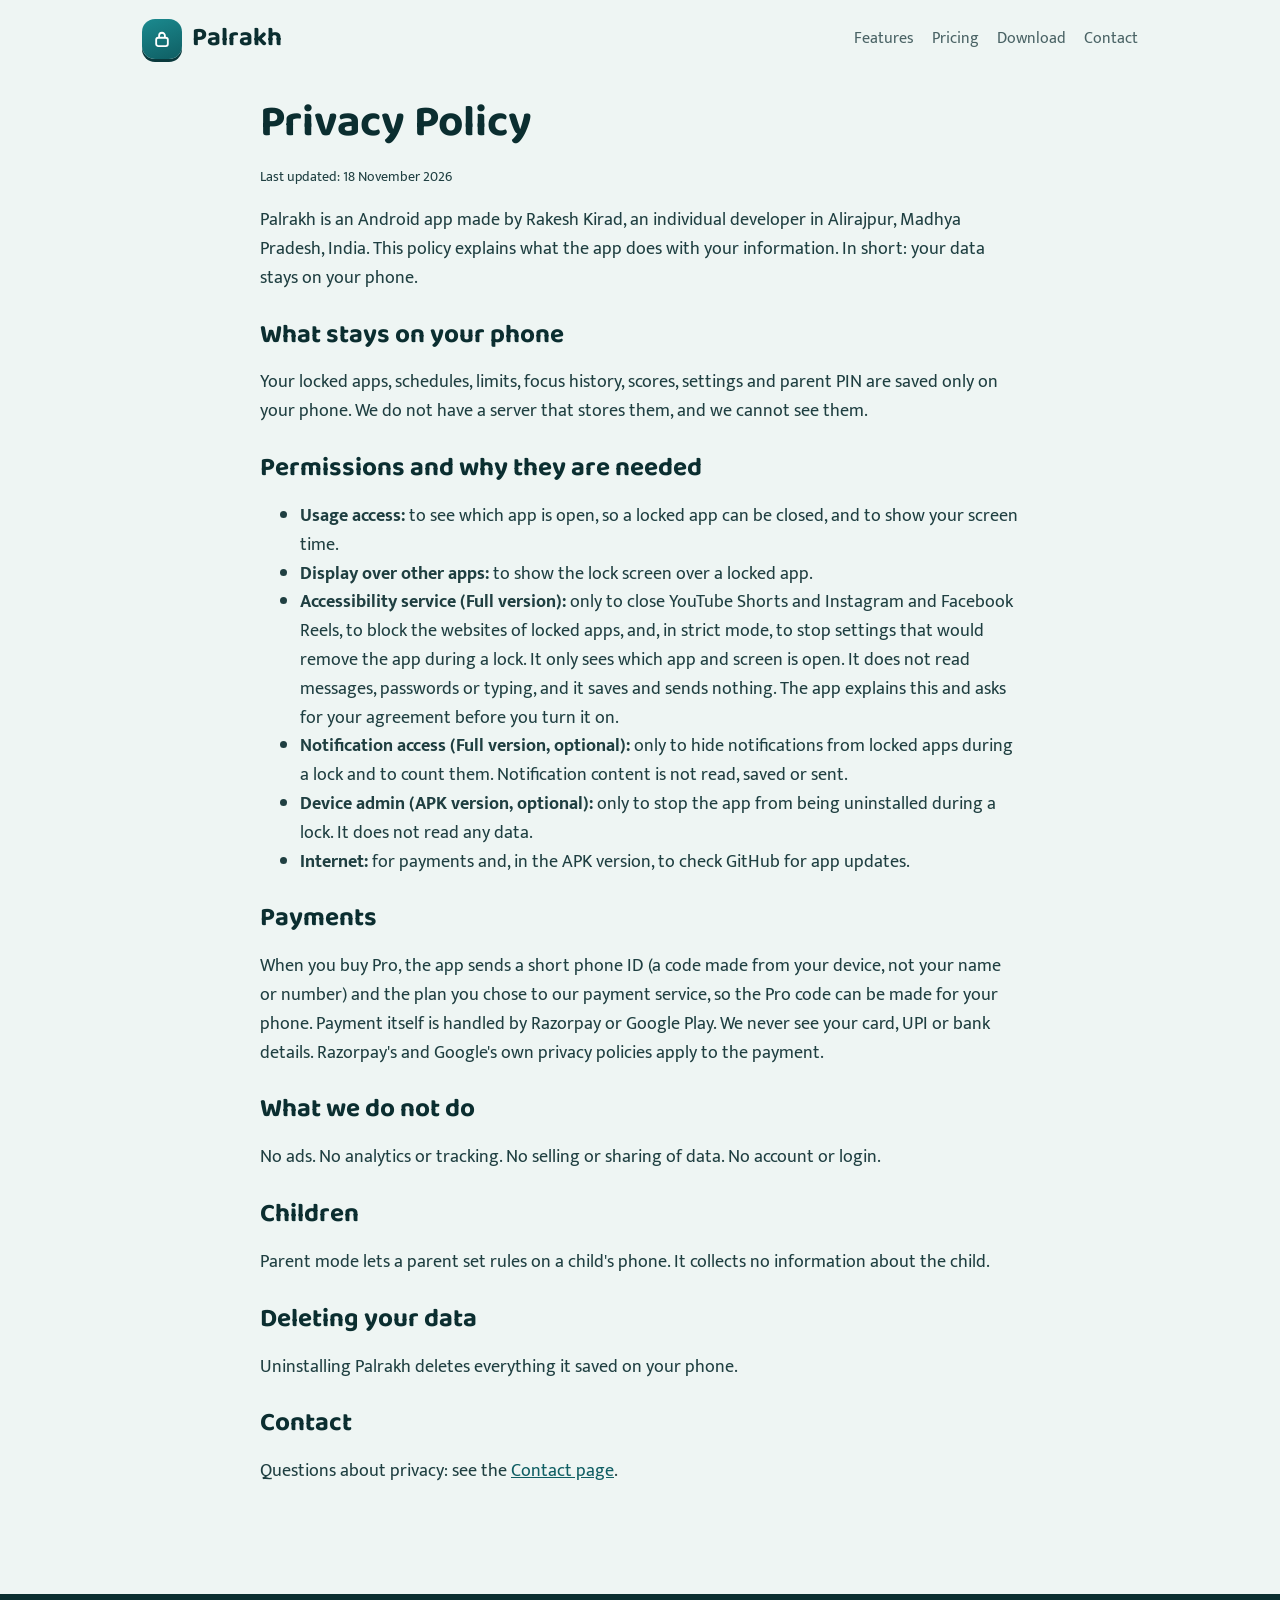
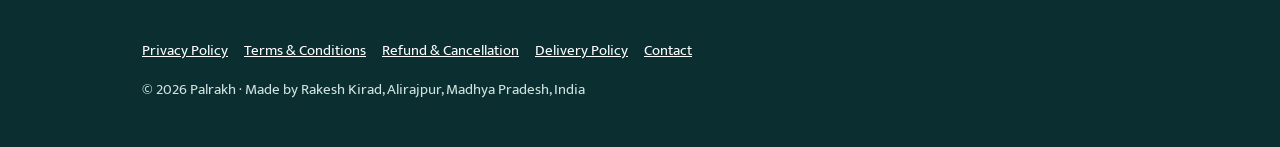
==== docs/privacy.html @ 21f5da0a "v3.22 CI check: Android 16, Play flavor, website Co-Authored-By: Claude Opus 5.5 <noreply@anthropic." ====
<!doctype html>
<html lang="en"><head><meta charset="utf-8"><meta name="viewport" content="width=device-width,initial-scale=1">
<title>Privacy Policy – Palrakh</title><meta name="description" content="Palrakh is an Android app blocker that locks distracting apps for a set time and blocks YouTube Shorts and Instagram Reels.">
<link rel="preconnect" href="https://fonts.googleapis.com"><link rel="preconnect" href="https://fonts.gstatic.com" crossorigin>
<link href="https://fonts.googleapis.com/css2?family=Baloo+2:wght@600;700;800&family=Mukta:wght@400;600&display=swap" rel="stylesheet">
<link rel="stylesheet" href="style.css"></head><body>
<div class="wrap"><header class="top"><a class="brand" href="index.html"><i><svg viewBox="0 0 24 24" width="20" height="20" aria-hidden="true"><rect x="5" y="10.5" width="14" height="10" rx="2.5" fill="none" stroke="#fff" stroke-width="2.2"/><path d="M8.5 10.5V8a3.5 3.5 0 0 1 7 0v2.5" fill="none" stroke="#fff" stroke-width="2.2"/></svg></i>Palrakh</a>
<nav class="links"><a href="index.html#features">Features</a><a href="index.html#pricing">Pricing</a><a href="index.html#download">Download</a><a href="contact.html">Contact</a></nav></header></div>
<main class="wrap legal"><h1>Privacy Policy</h1><p class="small">Last updated: 18 November 2026</p>
<p>Palrakh is an Android app made by Rakesh Kirad, an individual developer in Alirajpur, Madhya Pradesh, India. This policy explains what the app does with your information. In short: your data stays on your phone.</p>
<h2>What stays on your phone</h2>
<p>Your locked apps, schedules, limits, focus history, scores, settings and parent PIN are saved only on your phone. We do not have a server that stores them, and we cannot see them.</p>
<h2>Permissions and why they are needed</h2>
<ul>
<li><b>Usage access:</b> to see which app is open, so a locked app can be closed, and to show your screen time.</li>
<li><b>Display over other apps:</b> to show the lock screen over a locked app.</li>
<li><b>Accessibility service (Full version):</b> only to close YouTube Shorts and Instagram and Facebook Reels, to block the websites of locked apps, and, in strict mode, to stop settings that would remove the app during a lock. It only sees which app and screen is open. It does not read messages, passwords or typing, and it saves and sends nothing. The app explains this and asks for your agreement before you turn it on.</li>
<li><b>Notification access (Full version, optional):</b> only to hide notifications from locked apps during a lock and to count them. Notification content is not read, saved or sent.</li>
<li><b>Device admin (APK version, optional):</b> only to stop the app from being uninstalled during a lock. It does not read any data.</li>
<li><b>Internet:</b> for payments and, in the APK version, to check GitHub for app updates.</li>
</ul>
<h2>Payments</h2>
<p>When you buy Pro, the app sends a short phone ID (a code made from your device, not your name or number) and the plan you chose to our payment service, so the Pro code can be made for your phone. Payment itself is handled by Razorpay or Google Play. We never see your card, UPI or bank details. Razorpay's and Google's own privacy policies apply to the payment.</p>
<h2>What we do not do</h2>
<p>No ads. No analytics or tracking. No selling or sharing of data. No account or login.</p>
<h2>Children</h2>
<p>Parent mode lets a parent set rules on a child's phone. It collects no information about the child.</p>
<h2>Deleting your data</h2>
<p>Uninstalling Palrakh deletes everything it saved on your phone.</p>
<h2>Contact</h2>
<p>Questions about privacy: see the <a href="contact.html">Contact page</a>.</p></main><footer><div class="wrap"><p><a href="privacy.html">Privacy Policy</a><a href="terms.html">Terms &amp; Conditions</a><a href="refund.html">Refund &amp; Cancellation</a><a href="delivery.html">Delivery Policy</a><a href="contact.html">Contact</a></p>
<p>© 2026 Palrakh · Made by Rakesh Kirad, Alirajpur, Madhya Pradesh, India</p></div></footer></body></html>
---- docs/style.css ----
:root{
  --teal:#0F5E63; --teal2:#1B8A8F; --tealsoft:#DCEDEB; --bg:#EEF5F3; --ink:#0B2E30; --muted:#4A6365;
  --sun:#F2A33A; --sundeep:#C47A16; --card:#FFFFFF; --line:#C9DDDA;
}
*{box-sizing:border-box}
html{scroll-behavior:smooth}
body{margin:0;font-family:"Mukta",system-ui,sans-serif;font-size:18px;line-height:1.6;color:var(--ink);background:var(--bg)}
h1,h2,h3{font-family:"Baloo 2",system-ui,sans-serif;line-height:1.15;margin:0 0 .4em}
a{color:var(--teal)}
a:focus-visible,button:focus-visible{outline:3px solid var(--sun);outline-offset:3px;border-radius:6px}
.wrap{max-width:1040px;margin:0 auto;padding:0 22px}
header.top{display:flex;align-items:center;justify-content:space-between;padding:18px 0}
.brand{display:flex;align-items:center;gap:10px;font-family:"Baloo 2";font-weight:700;font-size:26px;color:var(--ink);text-decoration:none}
.brand i{display:grid;place-items:center;width:40px;height:40px;border-radius:13px;background:linear-gradient(160deg,var(--teal2),var(--teal));box-shadow:0 3px 0 #0a3a3d}
nav.links a{margin-left:18px;text-decoration:none;color:var(--muted);font-size:16px}
nav.links a:hover{color:var(--teal)}
.hero{display:grid;grid-template-columns:1.15fr .85fr;gap:40px;align-items:center;padding:36px 0 56px}
.hero h1{font-size:clamp(40px,6vw,64px);font-weight:800;letter-spacing:-.5px}
.hero .hi{font-family:"Baloo 2";color:var(--teal);font-size:24px;margin:-4px 0 14px}
.hero p.lead{font-size:20px;color:var(--muted);max-width:34em}
.btns{display:flex;flex-wrap:wrap;gap:12px;margin-top:22px}
.btn{display:inline-block;padding:14px 22px;border-radius:16px;font-weight:700;text-decoration:none;font-size:17px}
.btn.sun{background:linear-gradient(#F6B455,var(--sun));color:#2A1A05;box-shadow:0 4px 0 var(--sundeep)}
.btn.ghost{background:var(--tealsoft);color:var(--teal);box-shadow:0 4px 0 var(--line)}
.btn:active{transform:translateY(2px)}
.small{font-size:14px;color:var(--muted)}
.ring{position:relative;width:min(340px,80vw);aspect-ratio:1;margin:auto}
.ring svg{width:100%;height:100%;transform:rotate(-90deg)}
.ring .c{position:absolute;inset:0;display:grid;place-items:center;text-align:center}
.ring .c b{font-family:"Baloo 2";font-size:64px;line-height:1;color:var(--ink)}
.ring .c span{color:var(--muted)}
@media (prefers-reduced-motion:no-preference){.ring circle.p{animation:sweep 2.4s ease-out both}}
@keyframes sweep{from{stroke-dashoffset:880}}
section{padding:46px 0;border-top:1px solid var(--line)}
section h2{font-size:34px}
.grid{display:grid;grid-template-columns:repeat(3,1fr);gap:18px;margin-top:18px}
.item{background:var(--card);border:1px solid var(--line);border-radius:18px;padding:18px 20px}
.item h3{font-size:21px;margin-bottom:4px}
.item p{margin:0;color:var(--muted);font-size:16px}
.price{display:grid;grid-template-columns:repeat(3,1fr);gap:18px;margin-top:18px}
.plan{background:var(--card);border:1px solid var(--line);border-radius:18px;padding:22px}
.plan.best{border:2px solid var(--teal)}
.plan b{display:block;font-family:"Baloo 2";font-size:40px;color:var(--teal)}
.legal{max-width:760px;padding:10px 0 60px}
.legal h1{font-size:44px;margin-top:10px}
.legal h2{font-size:26px;margin-top:28px}
.legal p,.legal li{color:#1f3f41}
footer{background:var(--ink);color:#cfe3e0;padding:30px 0;margin-top:30px;font-size:15px}
footer a{color:#fff;margin-right:16px}
@media (max-width:760px){.hero{grid-template-columns:1fr}.grid,.price{grid-template-columns:1fr}nav.links{display:none}}
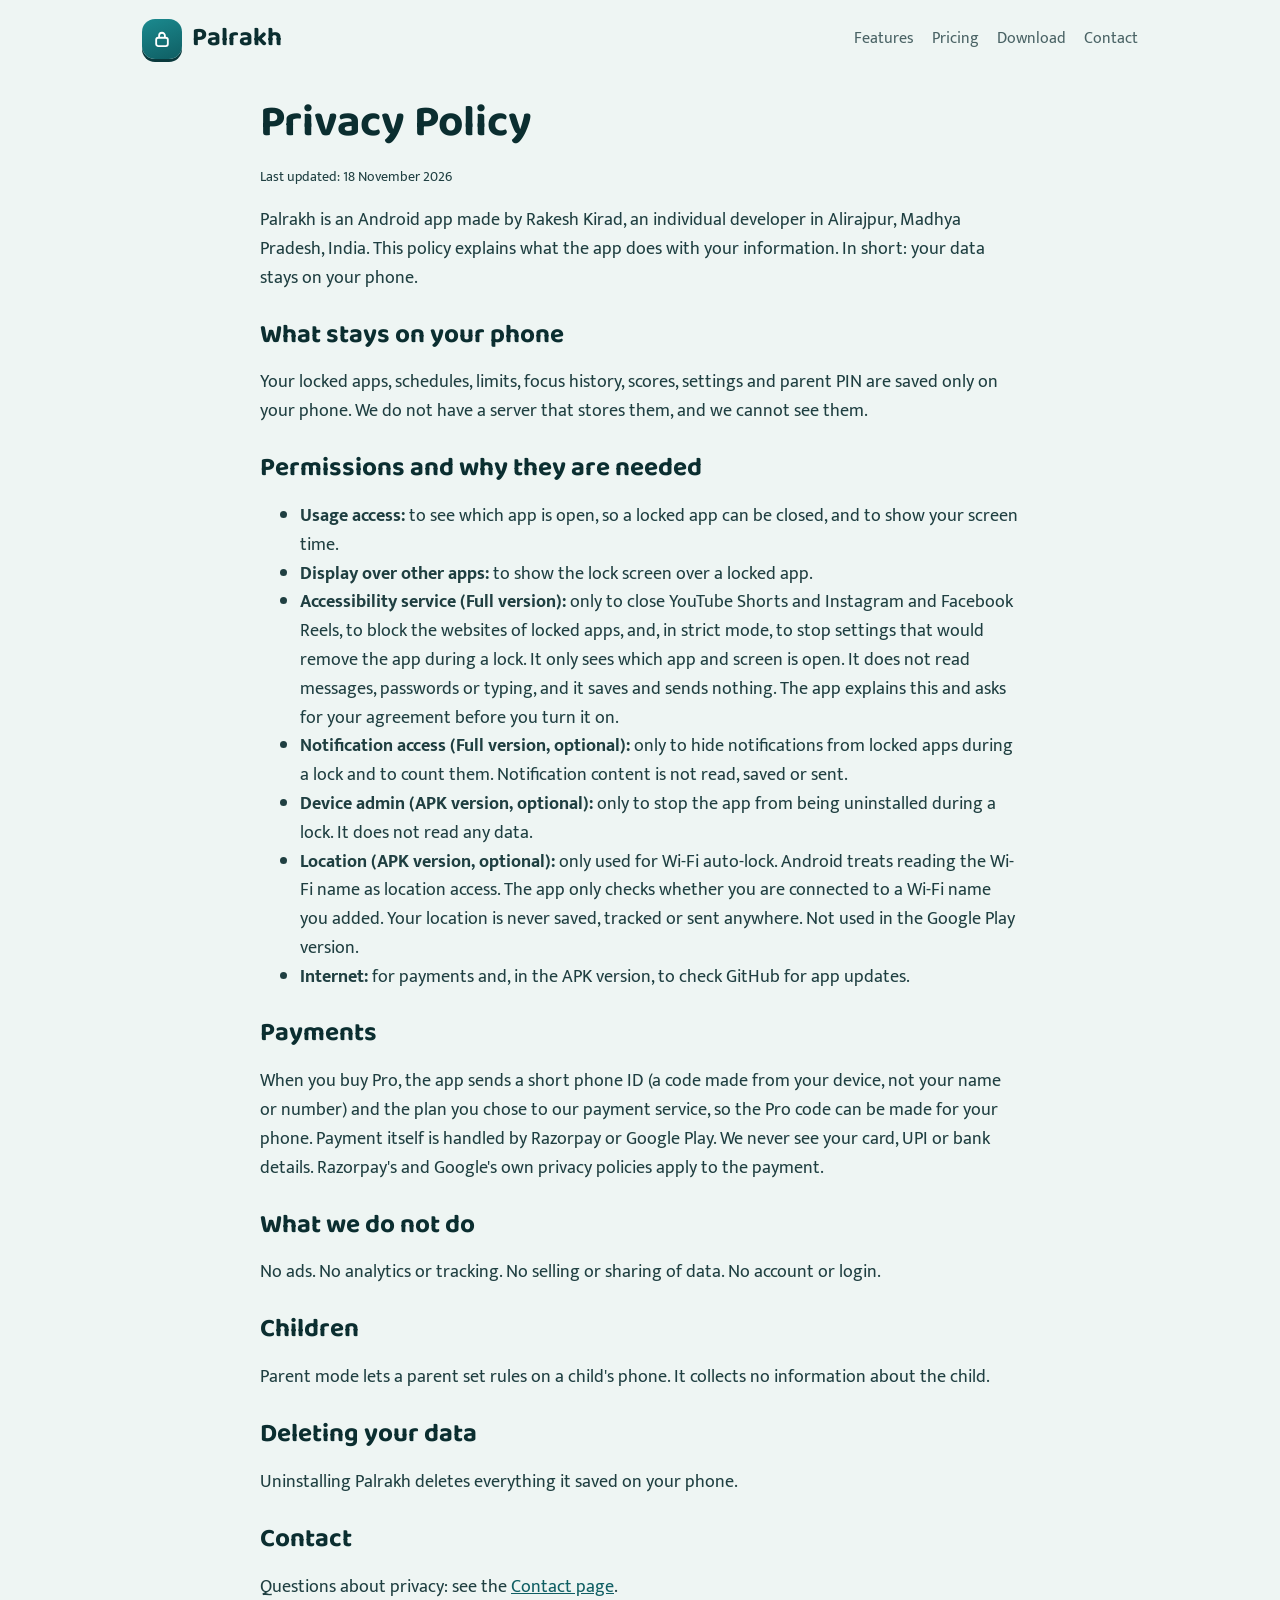
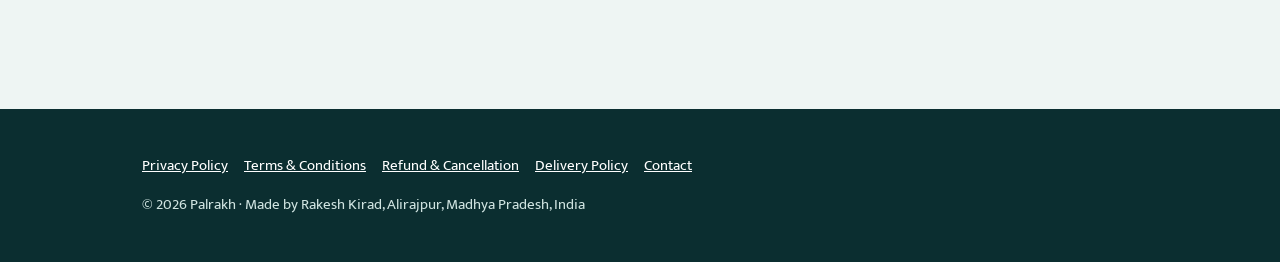
==== commit 5a0adcf5: "v3.26: adult block, study quiz, Wi-Fi lock, multi-day lock, weekly report Co-Authored-By: Claude Opu" ====
--- a/docs/privacy.html
+++ b/docs/privacy.html
@@ -17,6 +17,7 @@
 <li><b>Accessibility service (Full version):</b> only to close YouTube Shorts and Instagram and Facebook Reels, to block the websites of locked apps, and, in strict mode, to stop settings that would remove the app during a lock. It only sees which app and screen is open. It does not read messages, passwords or typing, and it saves and sends nothing. The app explains this and asks for your agreement before you turn it on.</li>
 <li><b>Notification access (Full version, optional):</b> only to hide notifications from locked apps during a lock and to count them. Notification content is not read, saved or sent.</li>
 <li><b>Device admin (APK version, optional):</b> only to stop the app from being uninstalled during a lock. It does not read any data.</li>
+<li><b>Location (APK version, optional):</b> only used for Wi-Fi auto-lock. Android treats reading the Wi-Fi name as location access. The app only checks whether you are connected to a Wi-Fi name you added. Your location is never saved, tracked or sent anywhere. Not used in the Google Play version.</li>
 <li><b>Internet:</b> for payments and, in the APK version, to check GitHub for app updates.</li>
 </ul>
 <h2>Payments</h2>
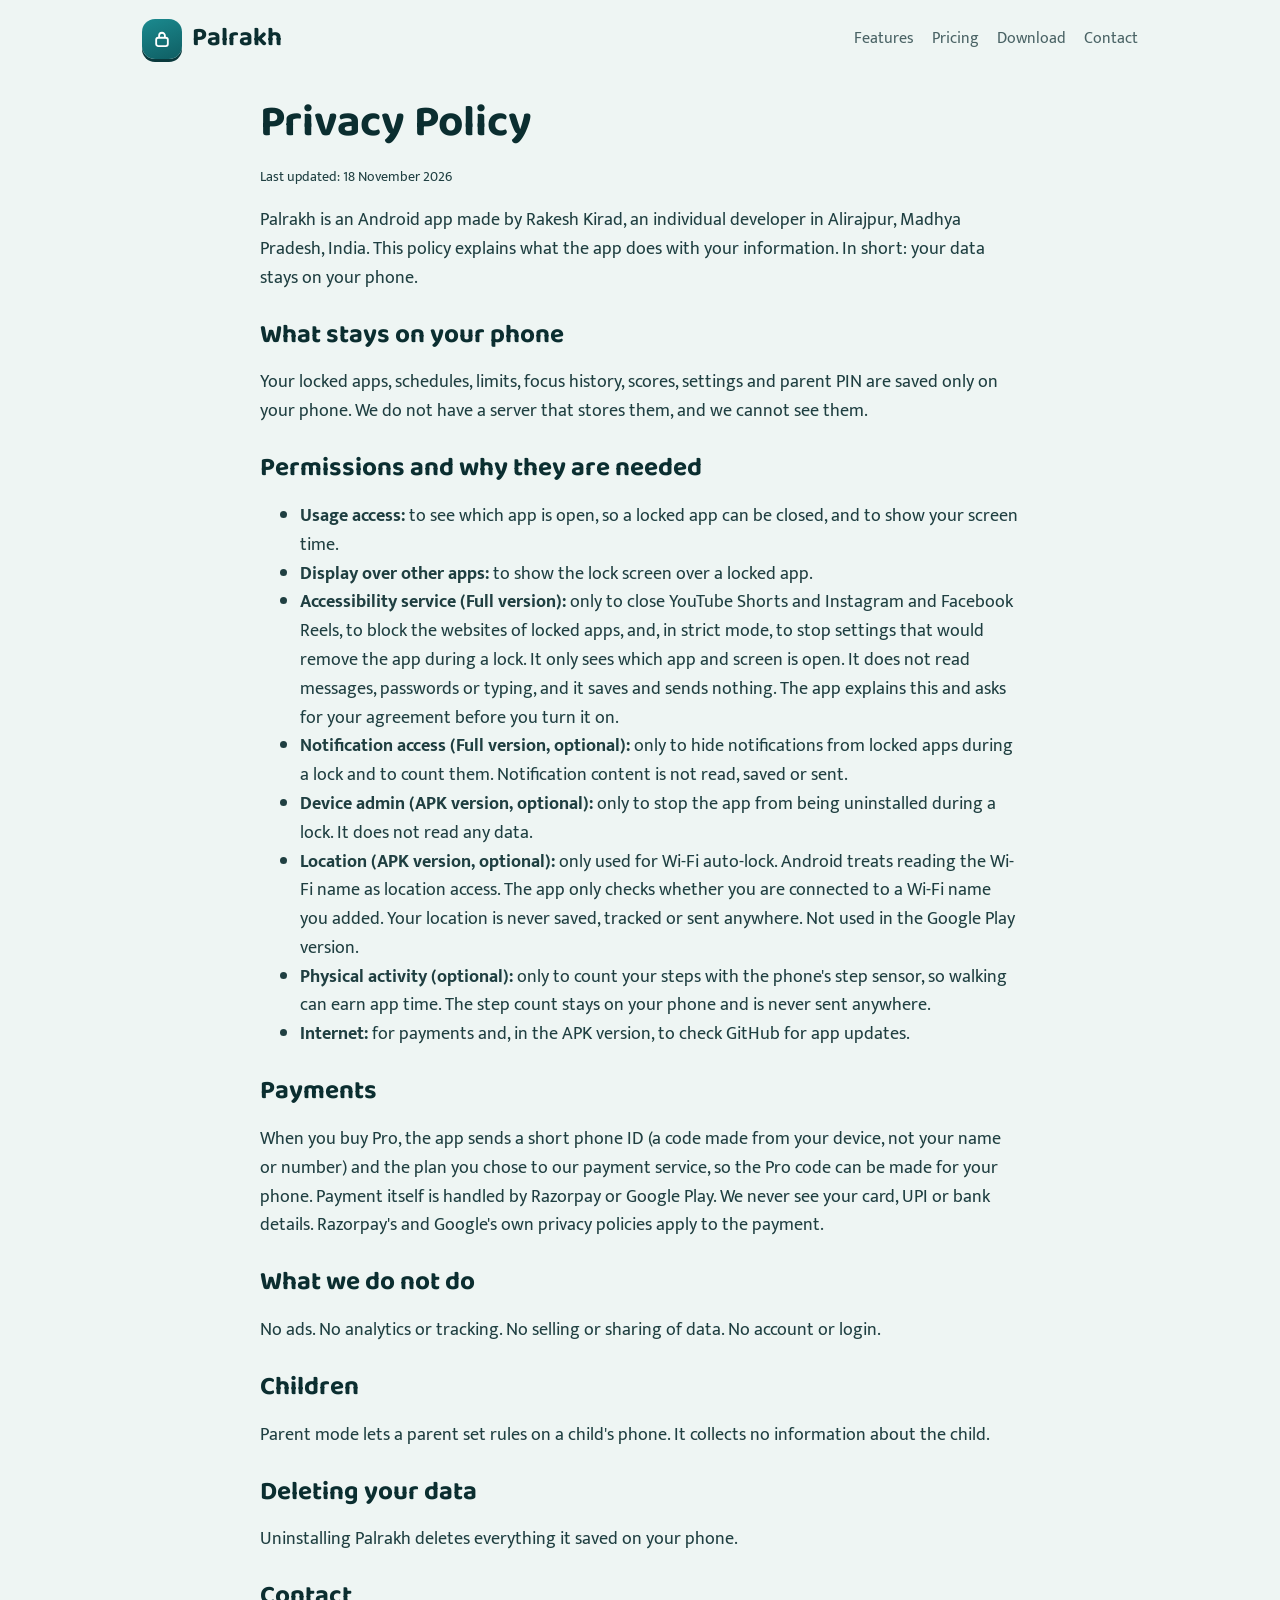
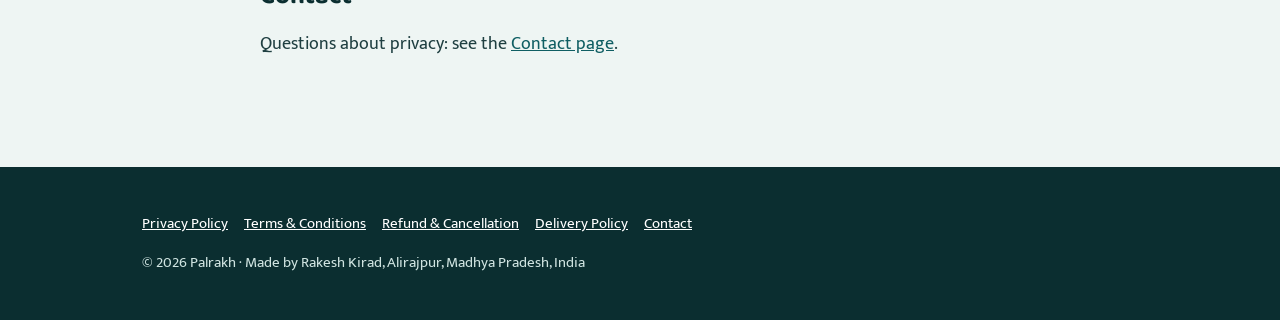
==== commit 59ba5cca: "v3.27: earn-time system (walk + focus) and Warli tree Co-Authored-By: Claude Opus 5.5 <noreply@anthr" ====
--- a/docs/privacy.html
+++ b/docs/privacy.html
@@ -18,6 +18,7 @@
 <li><b>Notification access (Full version, optional):</b> only to hide notifications from locked apps during a lock and to count them. Notification content is not read, saved or sent.</li>
 <li><b>Device admin (APK version, optional):</b> only to stop the app from being uninstalled during a lock. It does not read any data.</li>
 <li><b>Location (APK version, optional):</b> only used for Wi-Fi auto-lock. Android treats reading the Wi-Fi name as location access. The app only checks whether you are connected to a Wi-Fi name you added. Your location is never saved, tracked or sent anywhere. Not used in the Google Play version.</li>
+<li><b>Physical activity (optional):</b> only to count your steps with the phone's step sensor, so walking can earn app time. The step count stays on your phone and is never sent anywhere.</li>
 <li><b>Internet:</b> for payments and, in the APK version, to check GitHub for app updates.</li>
 </ul>
 <h2>Payments</h2>
